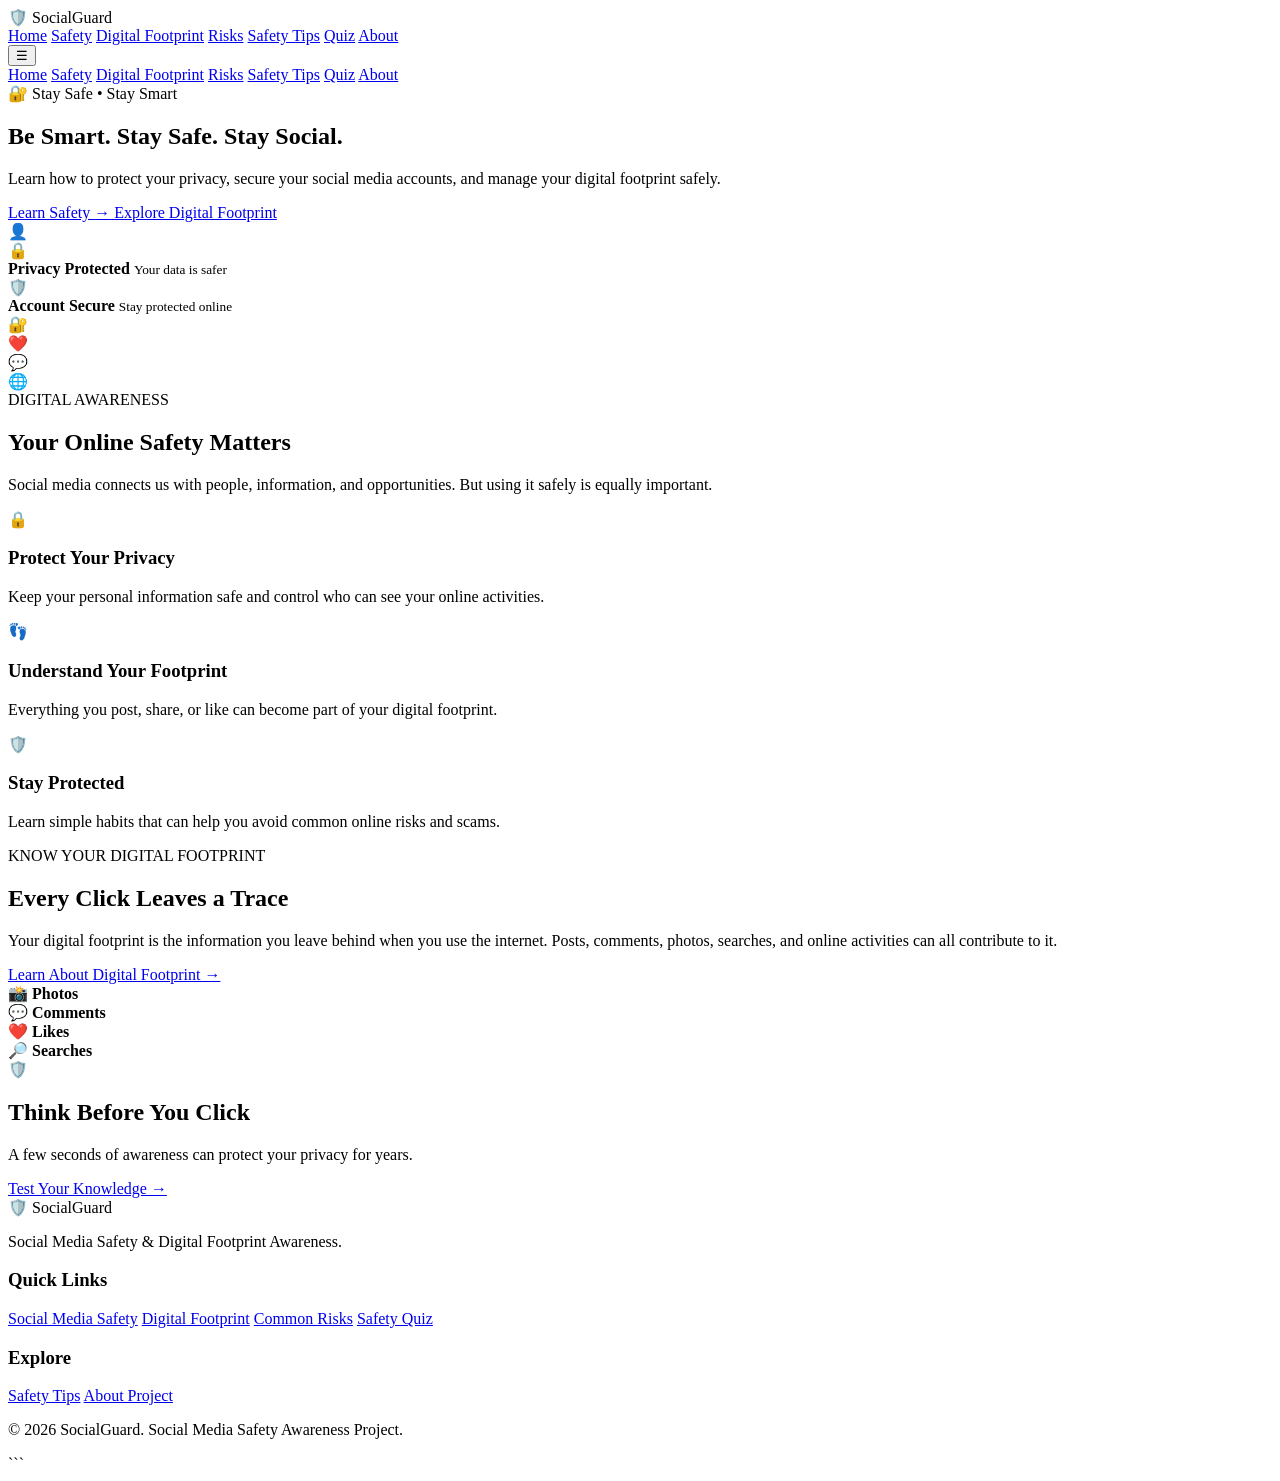
==== index.html @ 0bc73288 "Create index.html" ====
<!DOCTYPE html>
<html lang="en">

<head>
    <meta charset="UTF-8">
    <meta name="viewport" content="width=device-width, initial-scale=1.0">

    <title>SocialGuard | Social Media Safety</title>

    <link rel="stylesheet" href="css/index.css">
</head>

<body>

    <!-- ================= NAVBAR ================= -->

    <header class="navbar">

        <div class="logo">
            <span class="logo-icon">🛡️</span>
            <span>SocialGuard</span>
        </div>

        <nav class="nav-links">
            <a href="index.html" class="active">Home</a>
            <a href="safety.html">Safety</a>
            <a href="digital-footprint.html">Digital Footprint</a>
            <a href="risks.html">Risks</a>
            <a href="tips.html">Safety Tips</a>
            <a href="quiz.html">Quiz</a>
            <a href="about.html">About</a>
        </nav>

        <button class="menu-btn" onclick="toggleMenu()">☰</button>

    </header>


    <!-- ================= MOBILE MENU ================= -->

    <div class="mobile-menu" id="mobileMenu">

        <a href="index.html">Home</a>
        <a href="safety.html">Safety</a>
        <a href="digital-footprint.html">Digital Footprint</a>
        <a href="risks.html">Risks</a>
        <a href="tips.html">Safety Tips</a>
        <a href="quiz.html">Quiz</a>
        <a href="about.html">About</a>

    </div>


    <!-- ================= HERO SECTION ================= -->

    <main>

        <section class="hero">

            <div class="hero-content">

                <div class="hero-badge">
                    🔐 Stay Safe • Stay Smart
                </div>

                <h1>
                    Be Smart.
                    <span>Stay Safe.</span>
                    Stay Social.
                </h1>

                <p>
                    Learn how to protect your privacy, secure your
                    social media accounts, and manage your digital
                    footprint safely.
                </p>

                <div class="hero-buttons">

                    <a href="safety.html" class="primary-btn">
                        Learn Safety
                        <span>→</span>
                    </a>

                    <a href="digital-footprint.html" class="secondary-btn">
                        Explore Digital Footprint
                    </a>

                </div>

            </div>


            <!-- HERO VISUAL -->

            <div class="hero-visual">

                <div class="visual-circle">

                    <div class="phone">

                        <div class="phone-top"></div>

                        <div class="phone-screen">

                            <div class="profile-circle">
                                👤
                            </div>

                            <div class="profile-line large"></div>
                            <div class="profile-line"></div>

                            <div class="social-card">
                                <span>🔒</span>
                                <div>
                                    <strong>Privacy Protected</strong>
                                    <small>Your data is safer</small>
                                </div>
                            </div>

                            <div class="social-card">
                                <span>🛡️</span>
                                <div>
                                    <strong>Account Secure</strong>
                                    <small>Stay protected online</small>
                                </div>
                            </div>

                        </div>

                    </div>

                    <div class="floating-icon icon-one">🔐</div>
                    <div class="floating-icon icon-two">❤️</div>
                    <div class="floating-icon icon-three">💬</div>
                    <div class="floating-icon icon-four">🌐</div>

                </div>

            </div>

        </section>


        <!-- ================= INTRODUCTION ================= -->

        <section class="introduction">

            <div class="section-heading">

                <span class="small-title">
                    DIGITAL AWARENESS
                </span>

                <h2>
                    Your Online Safety Matters
                </h2>

                <p>
                    Social media connects us with people, information,
                    and opportunities. But using it safely is equally
                    important.
                </p>

            </div>


            <div class="intro-cards">

                <div class="intro-card">

                    <div class="card-icon">
                        🔒
                    </div>

                    <h3>
                        Protect Your Privacy
                    </h3>

                    <p>
                        Keep your personal information safe and
                        control who can see your online activities.
                    </p>

                </div>


                <div class="intro-card">

                    <div class="card-icon">
                        👣
                    </div>

                    <h3>
                        Understand Your Footprint
                    </h3>

                    <p>
                        Everything you post, share, or like can
                        become part of your digital footprint.
                    </p>

                </div>


                <div class="intro-card">

                    <div class="card-icon">
                        🛡️
                    </div>

                    <h3>
                        Stay Protected
                    </h3>

                    <p>
                        Learn simple habits that can help you avoid
                        common online risks and scams.
                    </p>

                </div>

            </div>

        </section>


        <!-- ================= DIGITAL FOOTPRINT SECTION ================= -->

        <section class="footprint-section">

            <div class="footprint-content">

                <span class="small-title">
                    KNOW YOUR DIGITAL FOOTPRINT
                </span>

                <h2>
                    Every Click Leaves a Trace
                </h2>

                <p>
                    Your digital footprint is the information you leave
                    behind when you use the internet. Posts, comments,
                    photos, searches, and online activities can all
                    contribute to it.
                </p>

                <a href="digital-footprint.html" class="learn-btn">
                    Learn About Digital Footprint →
                </a>

            </div>


            <div class="footprint-visual">

                <div class="footprint-box">

                    <div class="footprint-item">
                        <span>📸</span>
                        <strong>Photos</strong>
                    </div>

                    <div class="footprint-item">
                        <span>💬</span>
                        <strong>Comments</strong>
                    </div>

                    <div class="footprint-item">
                        <span>❤️</span>
                        <strong>Likes</strong>
                    </div>

                    <div class="footprint-item">
                        <span>🔎</span>
                        <strong>Searches</strong>
                    </div>

                </div>

            </div>

        </section>


        <!-- ================= CTA SECTION ================= -->

        <section class="cta-section">

            <div class="cta-content">

                <span class="cta-icon">
                    🛡️
                </span>

                <h2>
                    Think Before You Click
                </h2>

                <p>
                    A few seconds of awareness can protect your
                    privacy for years.
                </p>

                <a href="quiz.html" class="cta-btn">
                    Test Your Knowledge →
                </a>

            </div>

        </section>

    </main>


    <!-- ================= FOOTER ================= -->

    <footer class="footer">

        <div class="footer-content">

            <div class="footer-brand">

                <div class="logo">
                    <span class="logo-icon">🛡️</span>
                    <span>SocialGuard</span>
                </div>

                <p>
                    Social Media Safety & Digital Footprint
                    Awareness.
                </p>

            </div>


            <div class="footer-links">

                <h3>Quick Links</h3>

                <a href="safety.html">Social Media Safety</a>
                <a href="digital-footprint.html">Digital Footprint</a>
                <a href="risks.html">Common Risks</a>
                <a href="quiz.html">Safety Quiz</a>

            </div>


            <div class="footer-links">

                <h3>Explore</h3>

                <a href="tips.html">Safety Tips</a>
                <a href="about.html">About Project</a>

            </div>

        </div>


        <div class="footer-bottom">

            <p>
                © 2026 SocialGuard. Social Media Safety Awareness Project.
            </p>

        </div>

    </footer>


    <!-- ================= JAVASCRIPT ================= -->

    <script src="js/script.js"></script>

</body>

</html>
```
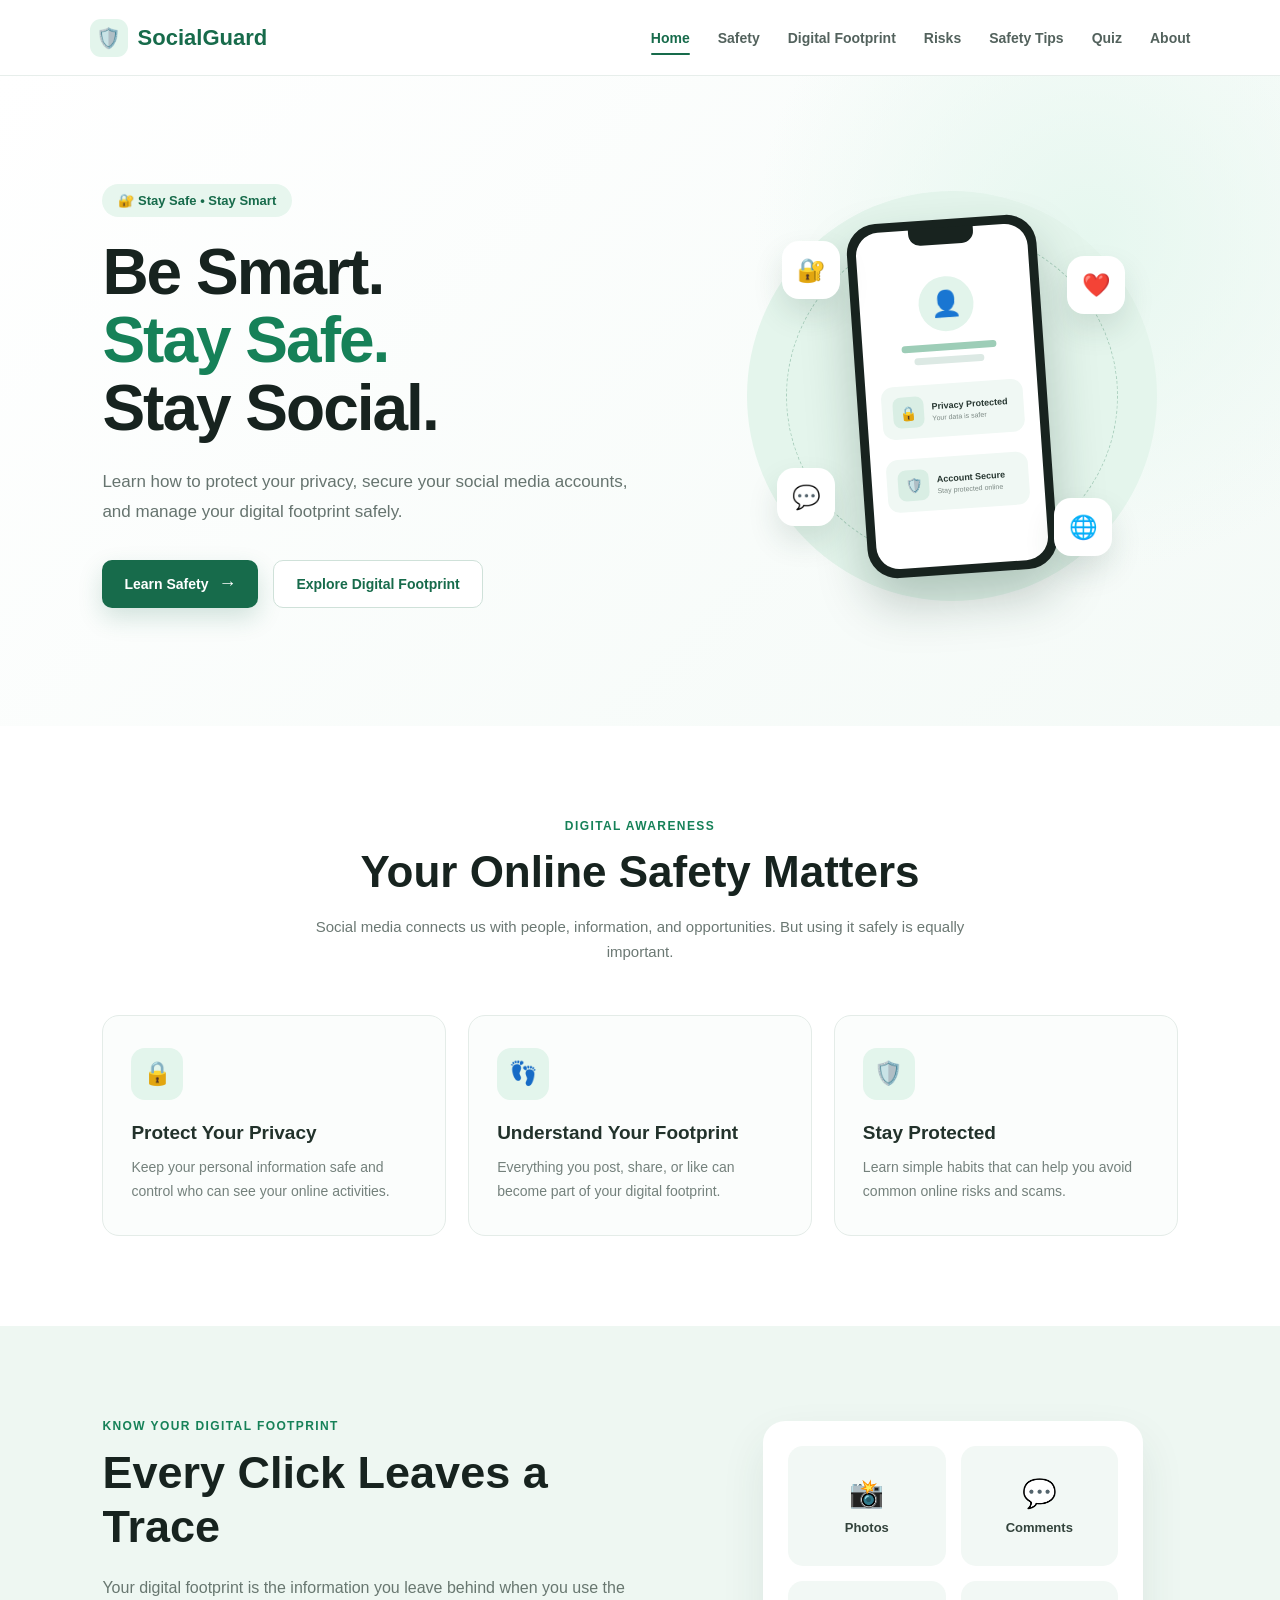
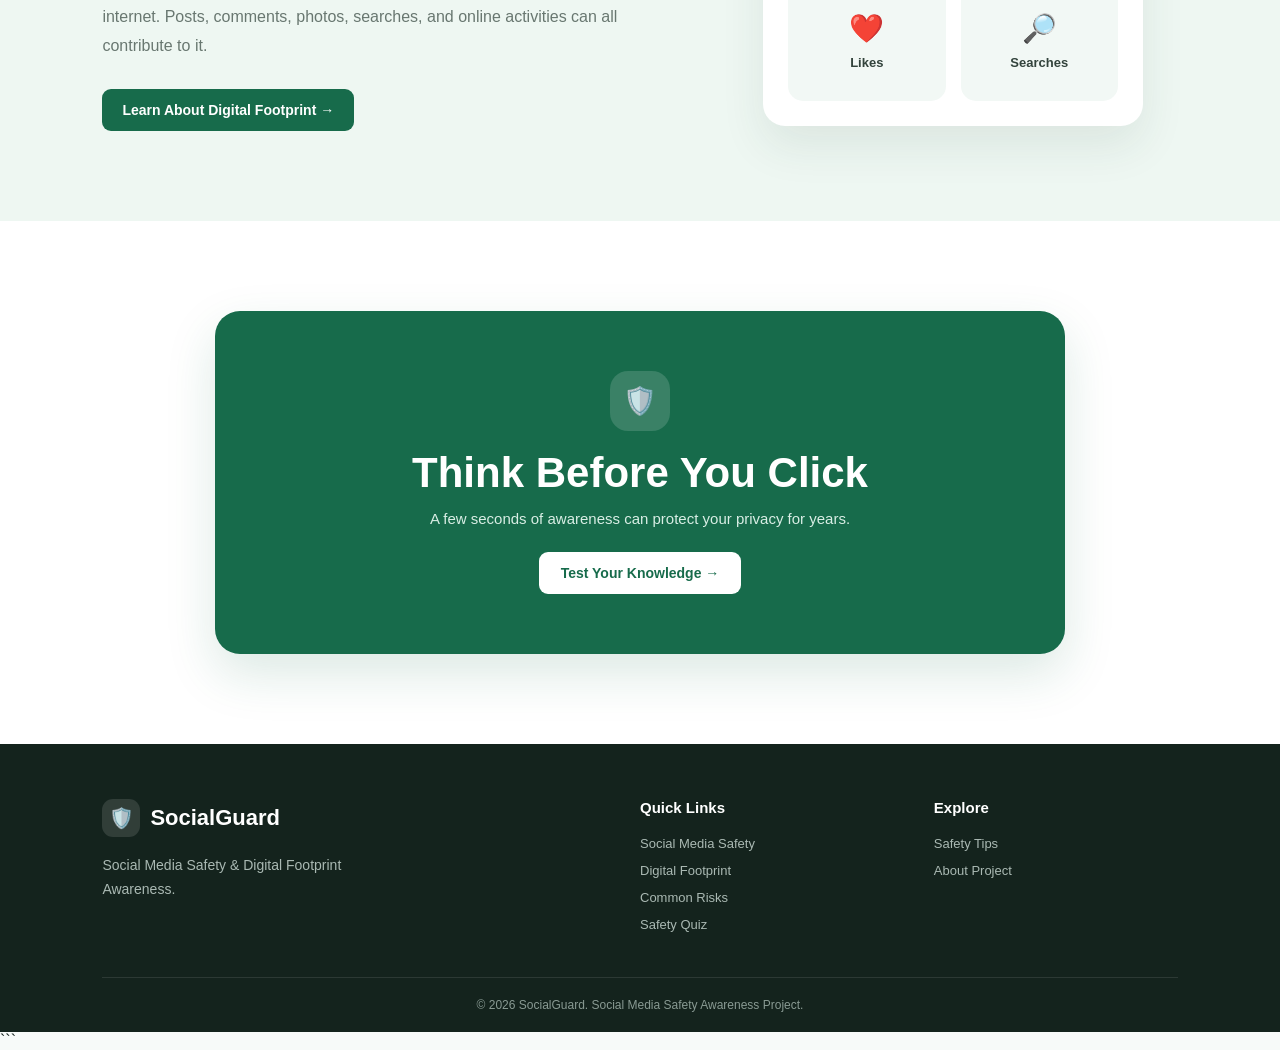
==== commit 059ba185: "Update stylesheet and script paths in index.html" ====
--- a/index.html
+++ b/index.html
@@ -7,7 +7,7 @@
 
     <title>SocialGuard | Social Media Safety</title>
 
-    <link rel="stylesheet" href="css/index.css">
+    <link rel="stylesheet" href="index.css">
 </head>
 
 <body>
@@ -372,7 +372,7 @@
 
     <!-- ================= JAVASCRIPT ================= -->
 
-    <script src="js/script.js"></script>
+    <script src="script.js"></script>
 
 </body>
 
--- a/index.css
+++ b/index.css
@@ -0,0 +1,974 @@
+
+
+/* ================= RESET ================= */
+
+* {
+    margin: 0;
+    padding: 0;
+    box-sizing: border-box;
+}
+
+html {
+    scroll-behavior: smooth;
+}
+
+body {
+    font-family: "Segoe UI", Arial, sans-serif;
+    background: #f7faf9;
+    color: #17231f;
+    overflow-x: hidden;
+}
+
+a {
+    text-decoration: none;
+    color: inherit;
+}
+
+
+/* ================= NAVBAR ================= */
+
+.navbar {
+    width: 100%;
+    min-height: 76px;
+    padding: 0 7%;
+    display: flex;
+    align-items: center;
+    justify-content: space-between;
+    background: rgba(255, 255, 255, 0.96);
+    border-bottom: 1px solid #e7eeeb;
+    position: relative;
+    z-index: 1000;
+}
+
+.logo {
+    display: flex;
+    align-items: center;
+    gap: 10px;
+    font-size: 22px;
+    font-weight: 750;
+    color: #176b4b;
+    white-space: nowrap;
+}
+
+.logo-icon {
+    width: 38px;
+    height: 38px;
+    border-radius: 11px;
+    display: flex;
+    align-items: center;
+    justify-content: center;
+    background: #e3f5ec;
+    font-size: 20px;
+}
+
+.nav-links {
+    display: flex;
+    align-items: center;
+    gap: 28px;
+}
+
+.nav-links a {
+    position: relative;
+    padding: 28px 0;
+    color: #53625d;
+    font-size: 14px;
+    font-weight: 600;
+    transition: 0.25s ease;
+}
+
+.nav-links a:hover,
+.nav-links a.active {
+    color: #176b4b;
+}
+
+.nav-links a.active::after {
+    content: "";
+    position: absolute;
+    left: 0;
+    right: 0;
+    bottom: 19px;
+    height: 2px;
+    border-radius: 5px;
+    background: #176b4b;
+}
+
+
+/* ================= MOBILE MENU BUTTON ================= */
+
+.menu-btn {
+    display: none;
+    border: none;
+    background: #e3f5ec;
+    color: #176b4b;
+    width: 42px;
+    height: 42px;
+    border-radius: 10px;
+    font-size: 22px;
+    cursor: pointer;
+}
+
+
+/* ================= MOBILE MENU ================= */
+
+.mobile-menu {
+    display: none;
+}
+
+
+/* ================= HERO ================= */
+
+.hero {
+    min-height: 650px;
+    padding: 80px 8% 90px;
+    display: flex;
+    align-items: center;
+    justify-content: space-between;
+    gap: 70px;
+    background:
+        radial-gradient(circle at 85% 25%, #e6f7ef 0, transparent 28%),
+        linear-gradient(135deg, #ffffff 0%, #f4faf7 100%);
+}
+
+.hero-content {
+    width: 53%;
+    max-width: 650px;
+}
+
+.hero-badge {
+    width: fit-content;
+    padding: 9px 16px;
+    margin-bottom: 22px;
+    border-radius: 30px;
+    background: #e7f6ee;
+    color: #176b4b;
+    font-size: 13px;
+    font-weight: 700;
+}
+
+.hero h1 {
+    font-size: clamp(42px, 5vw, 70px);
+    line-height: 1.06;
+    letter-spacing: -2px;
+    margin-bottom: 24px;
+    color: #17231f;
+}
+
+.hero h1 span {
+    display: block;
+    color: #168158;
+}
+
+.hero p {
+    max-width: 580px;
+    color: #66746f;
+    font-size: 17px;
+    line-height: 1.8;
+    margin-bottom: 32px;
+}
+
+
+/* ================= HERO BUTTONS ================= */
+
+.hero-buttons {
+    display: flex;
+    align-items: center;
+    gap: 15px;
+    flex-wrap: wrap;
+}
+
+.primary-btn,
+.secondary-btn {
+    min-height: 48px;
+    padding: 0 22px;
+    display: inline-flex;
+    align-items: center;
+    justify-content: center;
+    gap: 10px;
+    border-radius: 10px;
+    font-size: 14px;
+    font-weight: 700;
+    transition: 0.25s ease;
+}
+
+.primary-btn {
+    background: #176b4b;
+    color: #ffffff;
+    box-shadow: 0 10px 25px rgba(23, 107, 75, 0.18);
+}
+
+.primary-btn:hover {
+    background: #115a3e;
+    transform: translateY(-2px);
+}
+
+.primary-btn span {
+    font-size: 18px;
+}
+
+.secondary-btn {
+    background: #ffffff;
+    color: #176b4b;
+    border: 1px solid #cfe1d9;
+}
+
+.secondary-btn:hover {
+    background: #eef8f3;
+    transform: translateY(-2px);
+}
+
+
+/* ================= HERO VISUAL ================= */
+
+.hero-visual {
+    width: 43%;
+    display: flex;
+    justify-content: center;
+    align-items: center;
+}
+
+.visual-circle {
+    width: 410px;
+    height: 410px;
+    border-radius: 50%;
+    background: #e4f5ec;
+    position: relative;
+    display: flex;
+    justify-content: center;
+    align-items: center;
+}
+
+.visual-circle::before {
+    content: "";
+    position: absolute;
+    width: 330px;
+    height: 330px;
+    border: 1px dashed #a9cfbd;
+    border-radius: 50%;
+}
+
+
+/* ================= PHONE ================= */
+
+.phone {
+    width: 190px;
+    height: 355px;
+    padding: 9px;
+    border-radius: 30px;
+    background: #18231f;
+    box-shadow: 0 25px 50px rgba(20, 50, 40, 0.25);
+    position: relative;
+    z-index: 3;
+    transform: rotate(-4deg);
+}
+
+.phone-top {
+    width: 65px;
+    height: 17px;
+    border-radius: 0 0 12px 12px;
+    background: #18231f;
+    position: absolute;
+    top: 8px;
+    left: 50%;
+    transform: translateX(-50%);
+    z-index: 5;
+}
+
+.phone-screen {
+    height: 100%;
+    border-radius: 23px;
+    background: #ffffff;
+    padding: 48px 15px 15px;
+}
+
+.profile-circle {
+    width: 55px;
+    height: 55px;
+    margin: 0 auto 12px;
+    border-radius: 50%;
+    display: flex;
+    align-items: center;
+    justify-content: center;
+    background: #e2f4eb;
+    font-size: 25px;
+}
+
+.profile-line {
+    width: 70px;
+    height: 7px;
+    margin: 6px auto;
+    border-radius: 20px;
+    background: #dce9e4;
+}
+
+.profile-line.large {
+    width: 95px;
+    background: #9dcdb7;
+}
+
+
+/* ================= PHONE CARDS ================= */
+
+.social-card {
+    margin-top: 20px;
+    padding: 11px;
+    border-radius: 12px;
+    display: flex;
+    align-items: center;
+    gap: 8px;
+    background: #f0f8f4;
+    text-align: left;
+}
+
+.social-card > span {
+    width: 31px;
+    height: 31px;
+    border-radius: 8px;
+    background: #d9eee4;
+    display: flex;
+    align-items: center;
+    justify-content: center;
+    font-size: 14px;
+}
+
+.social-card strong {
+    display: block;
+    font-size: 9px;
+    color: #263630;
+}
+
+.social-card small {
+    display: block;
+    margin-top: 3px;
+    font-size: 7px;
+    color: #7b8883;
+}
+
+
+/* ================= FLOATING ICONS ================= */
+
+.floating-icon {
+    width: 58px;
+    height: 58px;
+    border-radius: 17px;
+    position: absolute;
+    display: flex;
+    align-items: center;
+    justify-content: center;
+    background: #ffffff;
+    box-shadow: 0 15px 30px rgba(30, 70, 55, 0.13);
+    font-size: 23px;
+    z-index: 4;
+}
+
+.icon-one {
+    top: 50px;
+    left: 35px;
+}
+
+.icon-two {
+    top: 65px;
+    right: 32px;
+}
+
+.icon-three {
+    bottom: 75px;
+    left: 30px;
+}
+
+.icon-four {
+    bottom: 45px;
+    right: 45px;
+}
+
+
+/* ================= INTRODUCTION ================= */
+
+.introduction {
+    padding: 90px 8%;
+    background: #ffffff;
+}
+
+.section-heading {
+    max-width: 650px;
+    margin: 0 auto 50px;
+    text-align: center;
+}
+
+.small-title {
+    display: inline-block;
+    margin-bottom: 13px;
+    color: #168158;
+    font-size: 12px;
+    font-weight: 800;
+    letter-spacing: 1.4px;
+}
+
+.section-heading h2 {
+    margin-bottom: 15px;
+    font-size: clamp(30px, 4vw, 44px);
+    line-height: 1.2;
+    color: #17231f;
+}
+
+.section-heading p {
+    color: #6b7873;
+    font-size: 15px;
+    line-height: 1.7;
+}
+
+
+/* ================= INTRO CARDS ================= */
+
+.intro-cards {
+    max-width: 1120px;
+    margin: auto;
+    display: grid;
+    grid-template-columns: repeat(3, 1fr);
+    gap: 22px;
+}
+
+.intro-card {
+    padding: 32px 28px;
+    border: 1px solid #e4ece8;
+    border-radius: 17px;
+    background: #fbfdfc;
+    transition: 0.3s ease;
+}
+
+.intro-card:hover {
+    transform: translateY(-5px);
+    box-shadow: 0 18px 35px rgba(29, 79, 59, 0.08);
+}
+
+.card-icon {
+    width: 52px;
+    height: 52px;
+    margin-bottom: 22px;
+    border-radius: 14px;
+    display: flex;
+    align-items: center;
+    justify-content: center;
+    background: #e3f5ec;
+    font-size: 23px;
+}
+
+.intro-card h3 {
+    margin-bottom: 12px;
+    color: #22322b;
+    font-size: 19px;
+}
+
+.intro-card p {
+    color: #74817c;
+    font-size: 14px;
+    line-height: 1.7;
+}
+
+
+/* ================= DIGITAL FOOTPRINT ================= */
+
+.footprint-section {
+    padding: 90px 8%;
+    display: flex;
+    align-items: center;
+    justify-content: space-between;
+    gap: 70px;
+    background: #eef7f2;
+}
+
+.footprint-content {
+    width: 52%;
+    max-width: 600px;
+}
+
+.footprint-content h2 {
+    margin-bottom: 20px;
+    font-size: clamp(31px, 4vw, 45px);
+    line-height: 1.2;
+}
+
+.footprint-content p {
+    margin-bottom: 28px;
+    color: #687770;
+    font-size: 16px;
+    line-height: 1.8;
+}
+
+.learn-btn {
+    display: inline-flex;
+    padding: 13px 20px;
+    border-radius: 9px;
+    background: #176b4b;
+    color: #ffffff;
+    font-size: 14px;
+    font-weight: 700;
+    transition: 0.25s ease;
+}
+
+.learn-btn:hover {
+    background: #115a3e;
+    transform: translateY(-2px);
+}
+
+
+/* ================= FOOTPRINT VISUAL ================= */
+
+.footprint-visual {
+    width: 42%;
+    display: flex;
+    justify-content: center;
+}
+
+.footprint-box {
+    width: 380px;
+    padding: 25px;
+    border-radius: 22px;
+    background: #ffffff;
+    box-shadow: 0 20px 45px rgba(30, 70, 55, 0.09);
+    display: grid;
+    grid-template-columns: repeat(2, 1fr);
+    gap: 15px;
+}
+
+.footprint-item {
+    min-height: 120px;
+    border-radius: 15px;
+    background: #f2f8f5;
+    display: flex;
+    flex-direction: column;
+    align-items: center;
+    justify-content: center;
+    gap: 10px;
+}
+
+.footprint-item span {
+    font-size: 28px;
+}
+
+.footprint-item strong {
+    font-size: 13px;
+    color: #33433c;
+}
+
+
+/* ================= CTA ================= */
+
+.cta-section {
+    padding: 90px 8%;
+    background: #ffffff;
+}
+
+.cta-content {
+    max-width: 850px;
+    margin: auto;
+    padding: 60px 30px;
+    border-radius: 25px;
+    background: #176b4b;
+    color: #ffffff;
+    text-align: center;
+    box-shadow: 0 20px 50px rgba(23, 107, 75, 0.15);
+}
+
+.cta-icon {
+    width: 60px;
+    height: 60px;
+    margin: 0 auto 18px;
+    border-radius: 18px;
+    display: flex;
+    align-items: center;
+    justify-content: center;
+    background: rgba(255, 255, 255, 0.15);
+    font-size: 27px;
+}
+
+.cta-content h2 {
+    margin-bottom: 13px;
+    font-size: clamp(29px, 4vw, 42px);
+}
+
+.cta-content p {
+    margin-bottom: 25px;
+    color: #d9eee5;
+    font-size: 15px;
+}
+
+.cta-btn {
+    display: inline-flex;
+    padding: 13px 22px;
+    border-radius: 9px;
+    background: #ffffff;
+    color: #176b4b;
+    font-size: 14px;
+    font-weight: 750;
+    transition: 0.25s ease;
+}
+
+.cta-btn:hover {
+    transform: translateY(-2px);
+    background: #edf8f3;
+}
+
+
+/* ================= FOOTER ================= */
+
+.footer {
+    padding: 55px 8% 0;
+    background: #14231d;
+    color: #ffffff;
+}
+
+.footer-content {
+    max-width: 1120px;
+    margin: auto;
+    display: grid;
+    grid-template-columns: 2fr 1fr 1fr;
+    gap: 50px;
+    padding-bottom: 45px;
+}
+
+.footer-brand .logo {
+    color: #ffffff;
+}
+
+.footer-brand .logo-icon {
+    background: rgba(255, 255, 255, 0.12);
+}
+
+.footer-brand p {
+    max-width: 300px;
+    margin-top: 17px;
+    color: #aab9b3;
+    font-size: 14px;
+    line-height: 1.7;
+}
+
+.footer-links {
+    display: flex;
+    flex-direction: column;
+    gap: 12px;
+}
+
+.footer-links h3 {
+    margin-bottom: 8px;
+    font-size: 15px;
+}
+
+.footer-links a {
+    width: fit-content;
+    color: #aab9b3;
+    font-size: 13px;
+    transition: 0.2s ease;
+}
+
+.footer-links a:hover {
+    color: #ffffff;
+}
+
+.footer-bottom {
+    padding: 20px 0;
+    border-top: 1px solid rgba(255, 255, 255, 0.1);
+    text-align: center;
+}
+
+.footer-bottom p {
+    color: #899a93;
+    font-size: 12px;
+}
+
+
+/* =========================================================
+   TABLET
+========================================================= */
+
+@media (max-width: 1050px) {
+
+    .navbar {
+        padding: 0 5%;
+    }
+
+    .nav-links {
+        gap: 17px;
+    }
+
+    .nav-links a {
+        font-size: 13px;
+    }
+
+    .hero {
+        padding-left: 5%;
+        padding-right: 5%;
+        gap: 35px;
+    }
+
+    .visual-circle {
+        width: 350px;
+        height: 350px;
+    }
+
+    .visual-circle::before {
+        width: 285px;
+        height: 285px;
+    }
+
+    .phone {
+        transform: scale(0.9) rotate(-4deg);
+    }
+
+    .introduction,
+    .footprint-section,
+    .cta-section {
+        padding-left: 5%;
+        padding-right: 5%;
+    }
+
+    .footer {
+        padding-left: 5%;
+        padding-right: 5%;
+    }
+}
+
+
+/* =========================================================
+   MOBILE
+========================================================= */
+
+@media (max-width: 800px) {
+
+    .navbar {
+        min-height: 68px;
+        padding: 0 5%;
+    }
+
+    .nav-links {
+        display: none;
+    }
+
+    .menu-btn {
+        display: flex;
+        align-items: center;
+        justify-content: center;
+    }
+
+    .mobile-menu {
+        position: absolute;
+        top: 68px;
+        left: 0;
+        width: 100%;
+        padding: 15px 5%;
+        background: #ffffff;
+        border-bottom: 1px solid #e5ece9;
+        box-shadow: 0 15px 25px rgba(20, 50, 40, 0.08);
+        z-index: 999;
+    }
+
+    .mobile-menu.show {
+        display: flex;
+        flex-direction: column;
+    }
+
+    .mobile-menu a {
+        padding: 13px 5px;
+        border-bottom: 1px solid #edf1ef;
+        color: #46564f;
+        font-size: 14px;
+        font-weight: 600;
+    }
+
+    .mobile-menu a:last-child {
+        border-bottom: none;
+    }
+
+    .hero {
+        min-height: auto;
+        padding: 65px 5% 75px;
+        flex-direction: column;
+        text-align: center;
+    }
+
+    .hero-content {
+        width: 100%;
+    }
+
+    .hero-badge {
+        margin-left: auto;
+        margin-right: auto;
+    }
+
+    .hero h1 {
+        letter-spacing: -1px;
+    }
+
+    .hero p {
+        margin-left: auto;
+        margin-right: auto;
+    }
+
+    .hero-buttons {
+        justify-content: center;
+    }
+
+    .hero-visual {
+        width: 100%;
+        margin-top: 25px;
+    }
+
+    .visual-circle {
+        width: 330px;
+        height: 330px;
+    }
+
+    .visual-circle::before {
+        width: 270px;
+        height: 270px;
+    }
+
+    .introduction {
+        padding-top: 70px;
+        padding-bottom: 70px;
+    }
+
+    .intro-cards {
+        grid-template-columns: 1fr;
+        max-width: 500px;
+    }
+
+    .footprint-section {
+        padding-top: 70px;
+        padding-bottom: 70px;
+        flex-direction: column;
+    }
+
+    .footprint-content {
+        width: 100%;
+        max-width: 650px;
+        text-align: center;
+    }
+
+    .footprint-visual {
+        width: 100%;
+    }
+
+    .cta-section {
+        padding-top: 70px;
+        padding-bottom: 70px;
+    }
+
+    .footer-content {
+        grid-template-columns: 1fr 1fr;
+    }
+
+    .footer-brand {
+        grid-column: 1 / -1;
+    }
+}
+
+
+/* =========================================================
+   SMALL MOBILE
+========================================================= */
+
+@media (max-width: 480px) {
+
+    .logo {
+        font-size: 19px;
+    }
+
+    .logo-icon {
+        width: 34px;
+        height: 34px;
+        font-size: 18px;
+    }
+
+    .hero {
+        padding-top: 50px;
+    }
+
+    .hero h1 {
+        font-size: 39px;
+    }
+
+    .hero p {
+        font-size: 15px;
+    }
+
+    .hero-buttons {
+        flex-direction: column;
+        width: 100%;
+    }
+
+    .primary-btn,
+    .secondary-btn {
+        width: 100%;
+    }
+
+    .visual-circle {
+        width: 285px;
+        height: 285px;
+    }
+
+    .visual-circle::before {
+        width: 235px;
+        height: 235px;
+    }
+
+    .phone {
+        transform: scale(0.78) rotate(-4deg);
+    }
+
+    .floating-icon {
+        width: 48px;
+        height: 48px;
+        border-radius: 14px;
+        font-size: 19px;
+    }
+
+    .icon-one {
+        top: 32px;
+        left: 10px;
+    }
+
+    .icon-two {
+        top: 38px;
+        right: 8px;
+    }
+
+    .icon-three {
+        bottom: 45px;
+        left: 8px;
+    }
+
+    .icon-four {
+        bottom: 28px;
+        right: 12px;
+    }
+
+    .introduction,
+    .footprint-section,
+    .cta-section {
+        padding-left: 5%;
+        padding-right: 5%;
+    }
+
+    .footprint-box {
+        width: 100%;
+        padding: 15px;
+    }
+
+    .footprint-item {
+        min-height: 100px;
+    }
+
+    .cta-content {
+        padding: 45px 20px;
+    }
+
+    .footer-content {
+        grid-template-columns: 1fr;
+        gap: 30px;
+    }
+
+    .footer-brand {
+        grid-column: auto;
+    }
+}
+```
